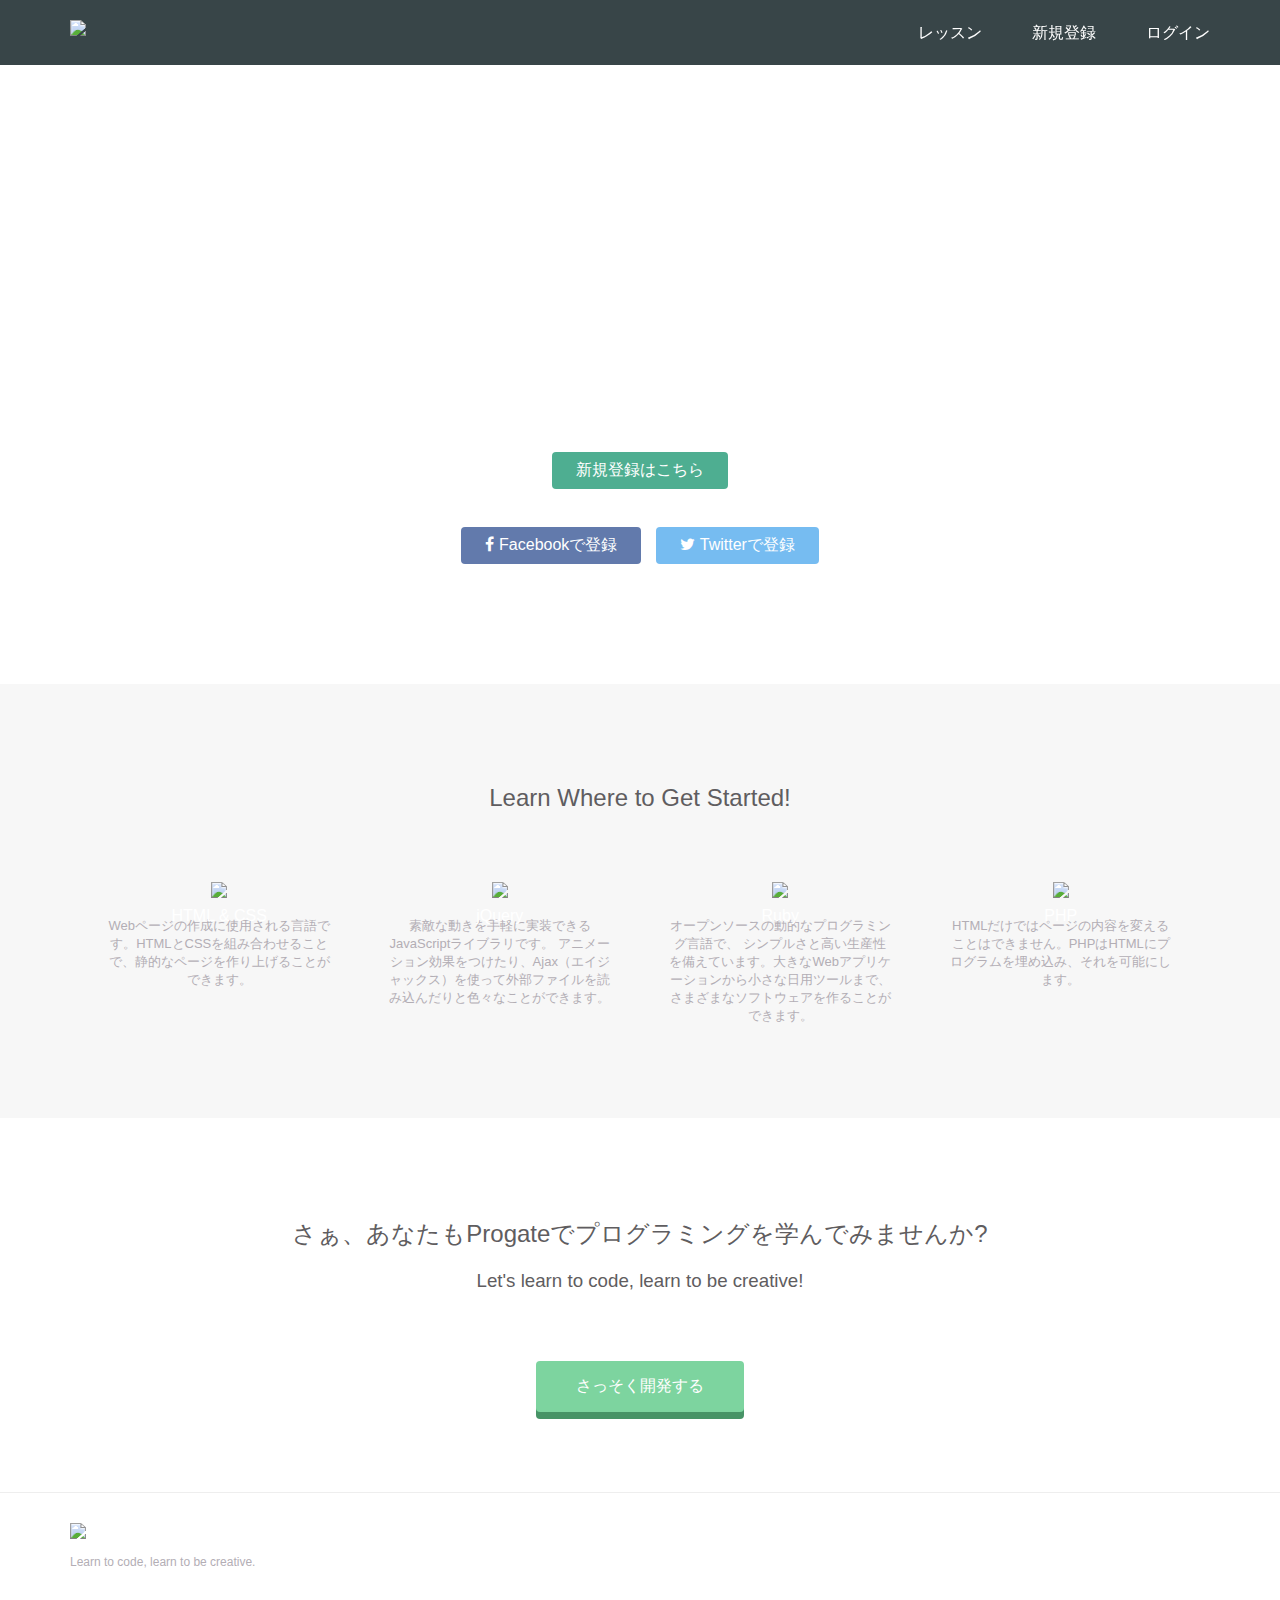
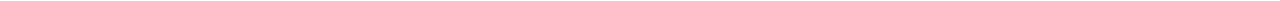
==== prg/html_css_advance/index.html @ 7085a075 "Add files via upload" ====
<!DOCTYPE html>
<html>
  <head>
    <meta charset="utf-8">
    <!-- viewportを読み込むための<meta>タグを記述してください -->
    <meta name="viewport" content="width=device-width, initial-scale=1.0">
    
    <title>Progate</title>
    <link rel="stylesheet" href="https://maxcdn.bootstrapcdn.com/font-awesome/4.5.0/css/font-awesome.min.css">
    <link rel="stylesheet" href="stylesheet.css">
    <link rel="stylesheet" href="responsive.css">
  </head>
 
  <body>
    <header>
      <div class="container">
        <div class="header-left">
          <img class="logo" src="https://prog-8.com/images/html/advanced/main_logo.png">
        </div>
        <!-- ここにスマートフォン用のメニューアイコンを追加してください -->
        <span class="fa fa-bars menu-icon"></span>
  
        <div class="header-right">
          <a href="#">レッスン</a>
          <a href="#">新規登録</a>
          <a href="#" class="login">ログイン</a>
        </div>
      </div>
    </header>
    <div class="top-wrapper">
      <div class="container">
        <h1>LEARN TO CODE.</h1>
        <h1>LEARN TO BE CREATIVE.</h1>
        <p>Progateはオンラインプログラミング学習サービスです。</p>
        <p>初心者にもやさしいスライドとレッスンで、Webサービスを作りながらプログラミングを学んでいきましょう。</p>
        <div class="btn-wrapper">
          <a href="#" class="btn signup">新規登録はこちら</a>
          <p>or</p>
          <a href="#" class="btn facebook"><span class="fa fa-facebook"></span>Facebookで登録</a>
          <a href="#" class="btn twitter"><span class="fa fa-twitter"></span>Twitterで登録</a>
        </div>
      </div>
    </div>
    <div class="lesson-wrapper">
      <div class="container">
        <div class="heading">
          <h2>Learn Where to Get Started!</h2>
        </div>
        <div class="lessons">
          <div class="lesson">
            <div class="lesson-icon">
              <img src="https://prog-8.com/images/html/advanced/html.png">
              <p>HTML & CSS</p>
            </div>
            <p class="text-contents">Webページの作成に使用される言語です。HTMLとCSSを組み合わせることで、静的なページを作り上げることができます。</p>
          </div>
          <div class="lesson">
            <div class="lesson-icon">
              <img src="https://prog-8.com/images/html/advanced/jQuery.png">
              <p>jQuery</p>
            </div>
            <p class="text-contents">素敵な動きを手軽に実装できるJavaScriptライブラリです。 アニメーション効果をつけたり、Ajax（エイジャックス）を使って外部ファイルを読み込んだりと色々なことができます。</p>
          </div>
          <div class="lesson">
            <div class="lesson-icon">
              <img src="https://prog-8.com/images/html/advanced/ruby.png">
              <p>Ruby</p>
            </div>
            <p class="text-contents">オープンソースの動的なプログラミング言語で、 シンプルさと高い生産性を備えています。大きなWebアプリケーションから小さな日用ツールまで、さまざまなソフトウェアを作ることができます。</p>
          </div>
          <div class="lesson">
            <div class="lesson-icon">
              <img src="https://prog-8.com/images/html/advanced/php.png">
              <p>PHP</p>
            </div>
            <p class="text-contents">HTMLだけではページの内容を変えることはできません。PHPはHTMLにプログラムを埋め込み、それを可能にします。</p>
          </div>
          <div class="clear"></div>
        </div>
      </div>
    </div>
    <div class="message-wrapper">
      <div class="container">
        <div class="heading">
          <h2>さぁ、あなたもProgateでプログラミングを学んでみませんか?</h2>
          <h3>Let's learn to code, learn to be creative!</h3>
        </div>
        <span class="btn message">さっそく開発する</span>
      </div>
    </div>
    <footer>
      <div class="container">
        <img src="https://prog-8.com/images/html/advanced/footer_logo.png">
        <p>Learn to code, learn to be creative.</p>
      </div>
    </footer>
  </body>
</html>
---- prg/html_css_advance/stylesheet.css ----
/* すべての要素に対してbox-sizingをborder-boxとしてください */
* { 
  box-sizing: border-box
}

body {
  margin: 0;
  font-family: "Hiragino Kaku Gothic ProN", sans-serif;
}

a {
  text-decoration: none;
}

.clear {
  clear: left;
}

.container {
  max-width: 1170px;
  width: 100%;
  padding: 0 15px;
  margin: 0 auto;
}

.top-wrapper {
  padding: 180px 0 100px 0;
  background-image: url(https://prog-8.com/images/html/advanced/top.png);
  background-size: cover;
  color: white;
  text-align: center;
}

.top-wrapper h1 {
  opacity: 0.7;
  font-size: 45px;
  letter-spacing: 5px;
}

.top-wrapper p {
  opacity: 0.7;
}

.btn-wrapper {
  text-align: center;
  margin: 20px 0;
}

.btn-wrapper p {
  margin: 10px 0;
}

.signup {
  background-color: #239b76;
}

.facebook {
  background-color: #3b5998;
  margin-right: 10px;
}

.twitter {
  background-color: #55acee;
}

.btn {
  padding: 8px 24px;
  color: white;
  display: inline-block;
  opacity: 0.8;
  border-radius: 4px;
  text-align: center;
}

.btn:hover {
  opacity: 1;
}

.fa {
  margin-right: 5px;
}

header {
  height: 65px;
  width: 100%;
  background-color: rgba(34, 49, 52, 0.9);
  position :fixed;
  top: 0;
  z-index: 10;
}

.logo {
  width: 124px;
  margin-top: 20px;
}

.header-left {
  float: left;
}

.header-right {
  float: right;
  margin-right: -25px;
}

.header-right a {
  line-height: 65px;
  padding: 0 25px;
  color: white;
  display: block;
  float: left;
  transition: all 0.5s;
}

.header-right a:hover {
  background-color: rgba(255, 255, 255, 0.3);
}

/* menu-iconのCSSを貼り付けてください */
.menu-icon {
  color: white;
  float: right;
  font-size: 25px;
  padding: 21px 0;
  /* displayをnoneに指定してください */
  display: none;
}


.lesson-wrapper {
  padding-bottom: 80px;
  padding-left: 5%;
  padding-right: 5%;
  background-color: #f7f7f7;
  text-align: center;
}

.heading {
  padding-top: 80px;
  padding-bottom: 50px;
  color: #5f5d60;
}

.heading h2 {
  font-weight: normal;
}

.lesson {
  float: left;
  width: 25%;
}

.lesson-icon {
  position: relative;
}

.lesson-icon p {
  position: absolute;
  top: 44%;
  width: 100%;
  color: white;
}

.text-contents {
  width: 80%;
  display: inline-block;
  margin-top: 15px;
  font-size: 13px;
  color: #b3aeb5;
}

.heading h3 {
  font-weight: normal;
}

.message-wrapper {
  border-bottom: 1px solid #eee;
  padding-bottom: 80px;
  text-align: center;
}

.message {
  padding: 15px 40px;
  background-color: #5dca88;
  cursor: pointer;
  box-shadow: 0 7px #1a7940;
}

.message:active {
  position: relative;
  top: 7px;
  box-shadow: none;
}

footer img {
  width: 125px;
}

footer p {
  color: #b3aeb5;
  font-size: 12px;
}

footer {
  padding-top: 30px;
  padding-bottom: 20px;
}
---- prg/html_css_advance/responsive.css ----
/* タブレット向けレイアウト */
@media all and (max-width: 1000px) {
  .lesson {
    width: 50%;
    margin-bottom: 50px;
  }

  footer {
    text-align: center;
  }

  .top-wrapper h1 {
    font-size: 32px;
  }

  .heading h2 {
    font-size: 20px;
  }
}

/* スマホ向けレイアウト */
@media all and (max-width: 670px) {
  .lesson {
    width: 100%;
  }

  .btn {
    width: 100%;
  }

  .facebook {
    margin-bottom: 10px;
  }
  
  .top-wrapper {
    text-align: left;
  }

  /* header-rightクラスのdisplayをnoneに指定してください */
  .header-right {
    display: none;
  }
  
  /* menu-iconクラスのdisplayをblockに指定してください  */
  .menu-icon {
    display: block;
  }
  
  .top-wrapper h1 {
    font-size: 24px;
  }

  .top-wrapper p {
    font-size: 14px;
  }
}
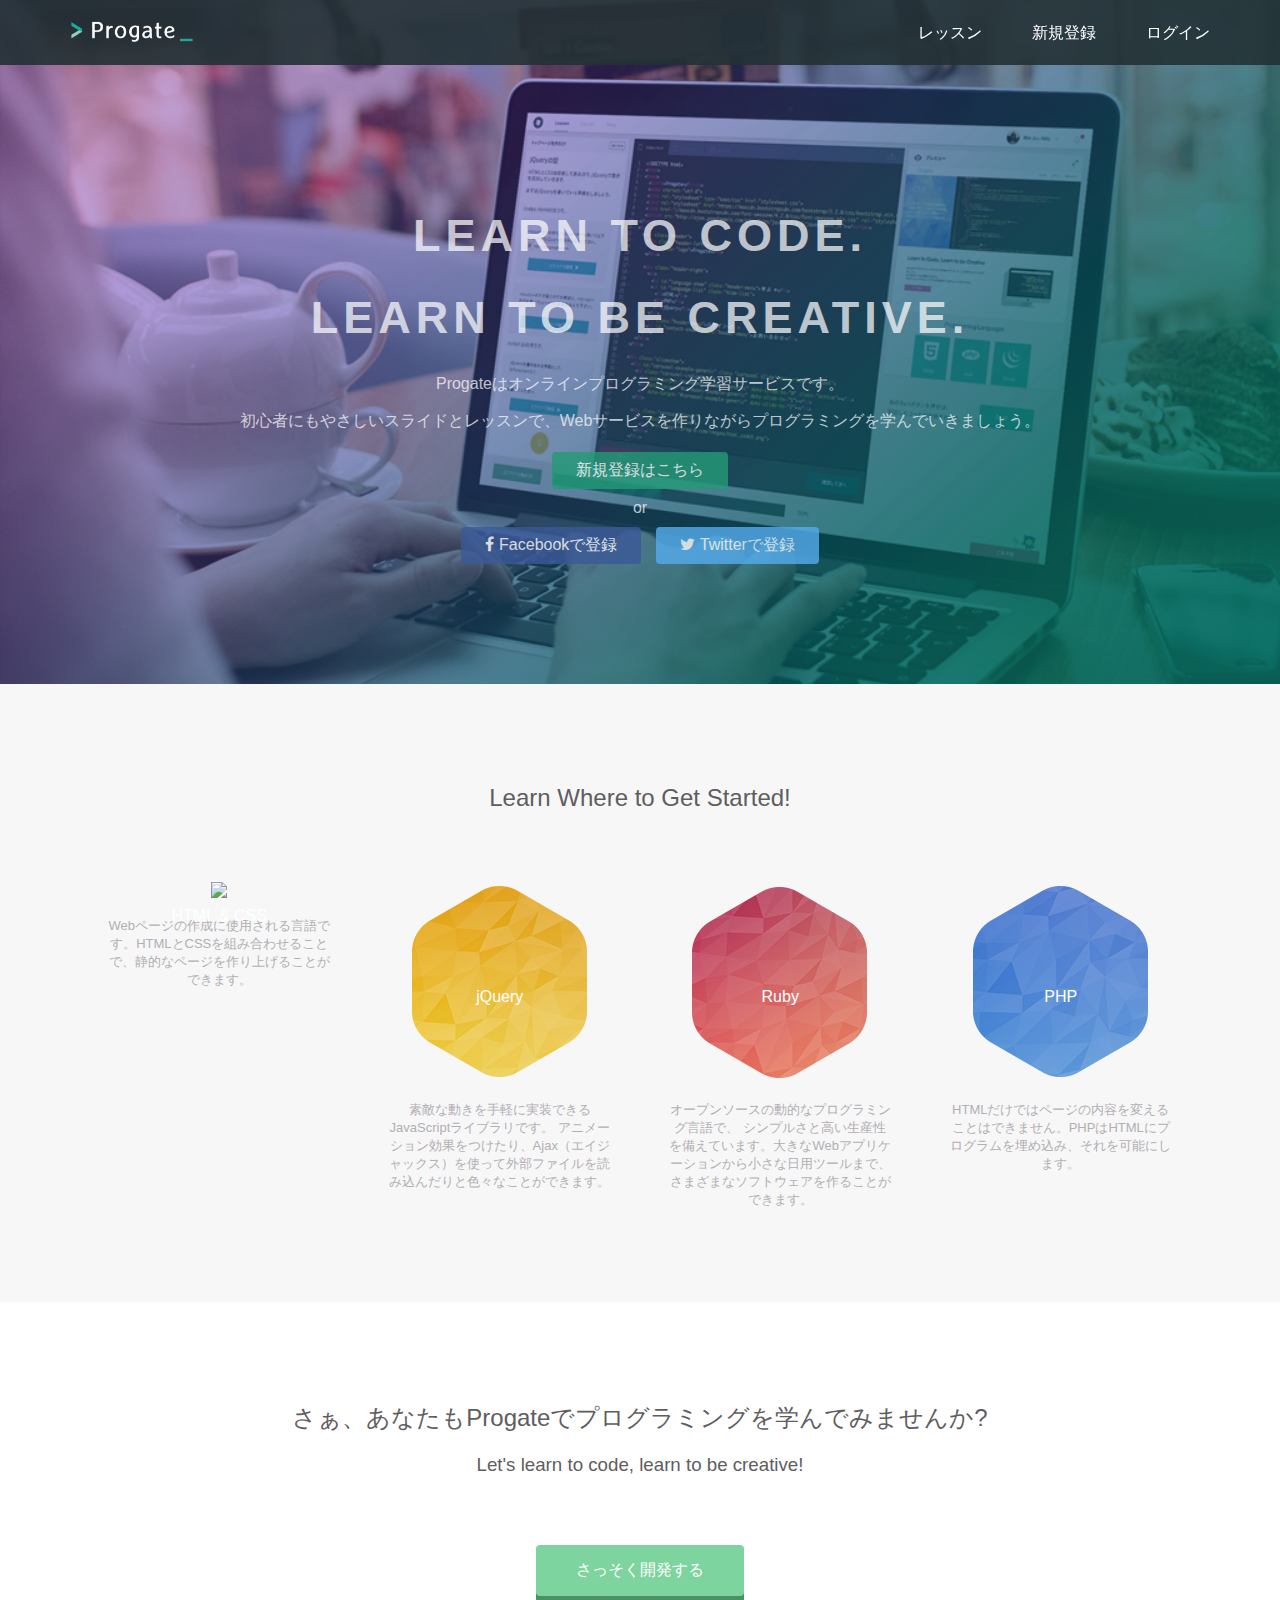
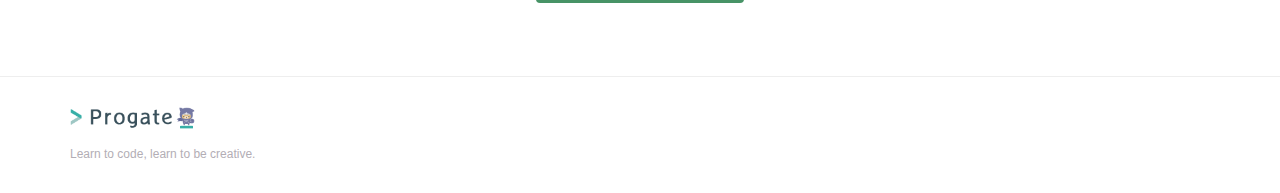
==== commit 059a62fa: "Update index.html" ====
--- a/prg/html_css_advance/index.html
+++ b/prg/html_css_advance/index.html
@@ -15,7 +15,7 @@
     <header>
       <div class="container">
         <div class="header-left">
-          <img class="logo" src="https://prog-8.com/images/html/advanced/main_logo.png">
+          <img class="logo" src="/prg/img/main_logo.png">
         </div>
         <!-- ここにスマートフォン用のメニューアイコンを追加してください -->
         <span class="fa fa-bars menu-icon"></span>
@@ -56,21 +56,21 @@
           </div>
           <div class="lesson">
             <div class="lesson-icon">
-              <img src="https://prog-8.com/images/html/advanced/jQuery.png">
+              <img src="/prg/img/jQuery.png">
               <p>jQuery</p>
             </div>
             <p class="text-contents">素敵な動きを手軽に実装できるJavaScriptライブラリです。 アニメーション効果をつけたり、Ajax（エイジャックス）を使って外部ファイルを読み込んだりと色々なことができます。</p>
           </div>
           <div class="lesson">
             <div class="lesson-icon">
-              <img src="https://prog-8.com/images/html/advanced/ruby.png">
+              <img src="/prg/img/ruby.png">
               <p>Ruby</p>
             </div>
             <p class="text-contents">オープンソースの動的なプログラミング言語で、 シンプルさと高い生産性を備えています。大きなWebアプリケーションから小さな日用ツールまで、さまざまなソフトウェアを作ることができます。</p>
           </div>
           <div class="lesson">
             <div class="lesson-icon">
-              <img src="https://prog-8.com/images/html/advanced/php.png">
+              <img src="/prg/img/php.png">
               <p>PHP</p>
             </div>
             <p class="text-contents">HTMLだけではページの内容を変えることはできません。PHPはHTMLにプログラムを埋め込み、それを可能にします。</p>
@@ -90,9 +90,9 @@
     </div>
     <footer>
       <div class="container">
-        <img src="https://prog-8.com/images/html/advanced/footer_logo.png">
+        <img src="/prg/img/footer_logo.png">
         <p>Learn to code, learn to be creative.</p>
       </div>
     </footer>
   </body>
-</html>+</html>
--- a/prg/html_css_advance/stylesheet.css
+++ b/prg/html_css_advance/stylesheet.css
@@ -25,7 +25,7 @@
 
 .top-wrapper {
   padding: 180px 0 100px 0;
-  background-image: url(https://prog-8.com/images/html/advanced/top.png);
+  background-image: url(/prg/img/top.png);
   background-size: cover;
   color: white;
   text-align: center;
@@ -204,4 +204,4 @@
 footer {
   padding-top: 30px;
   padding-bottom: 20px;
-}+}
